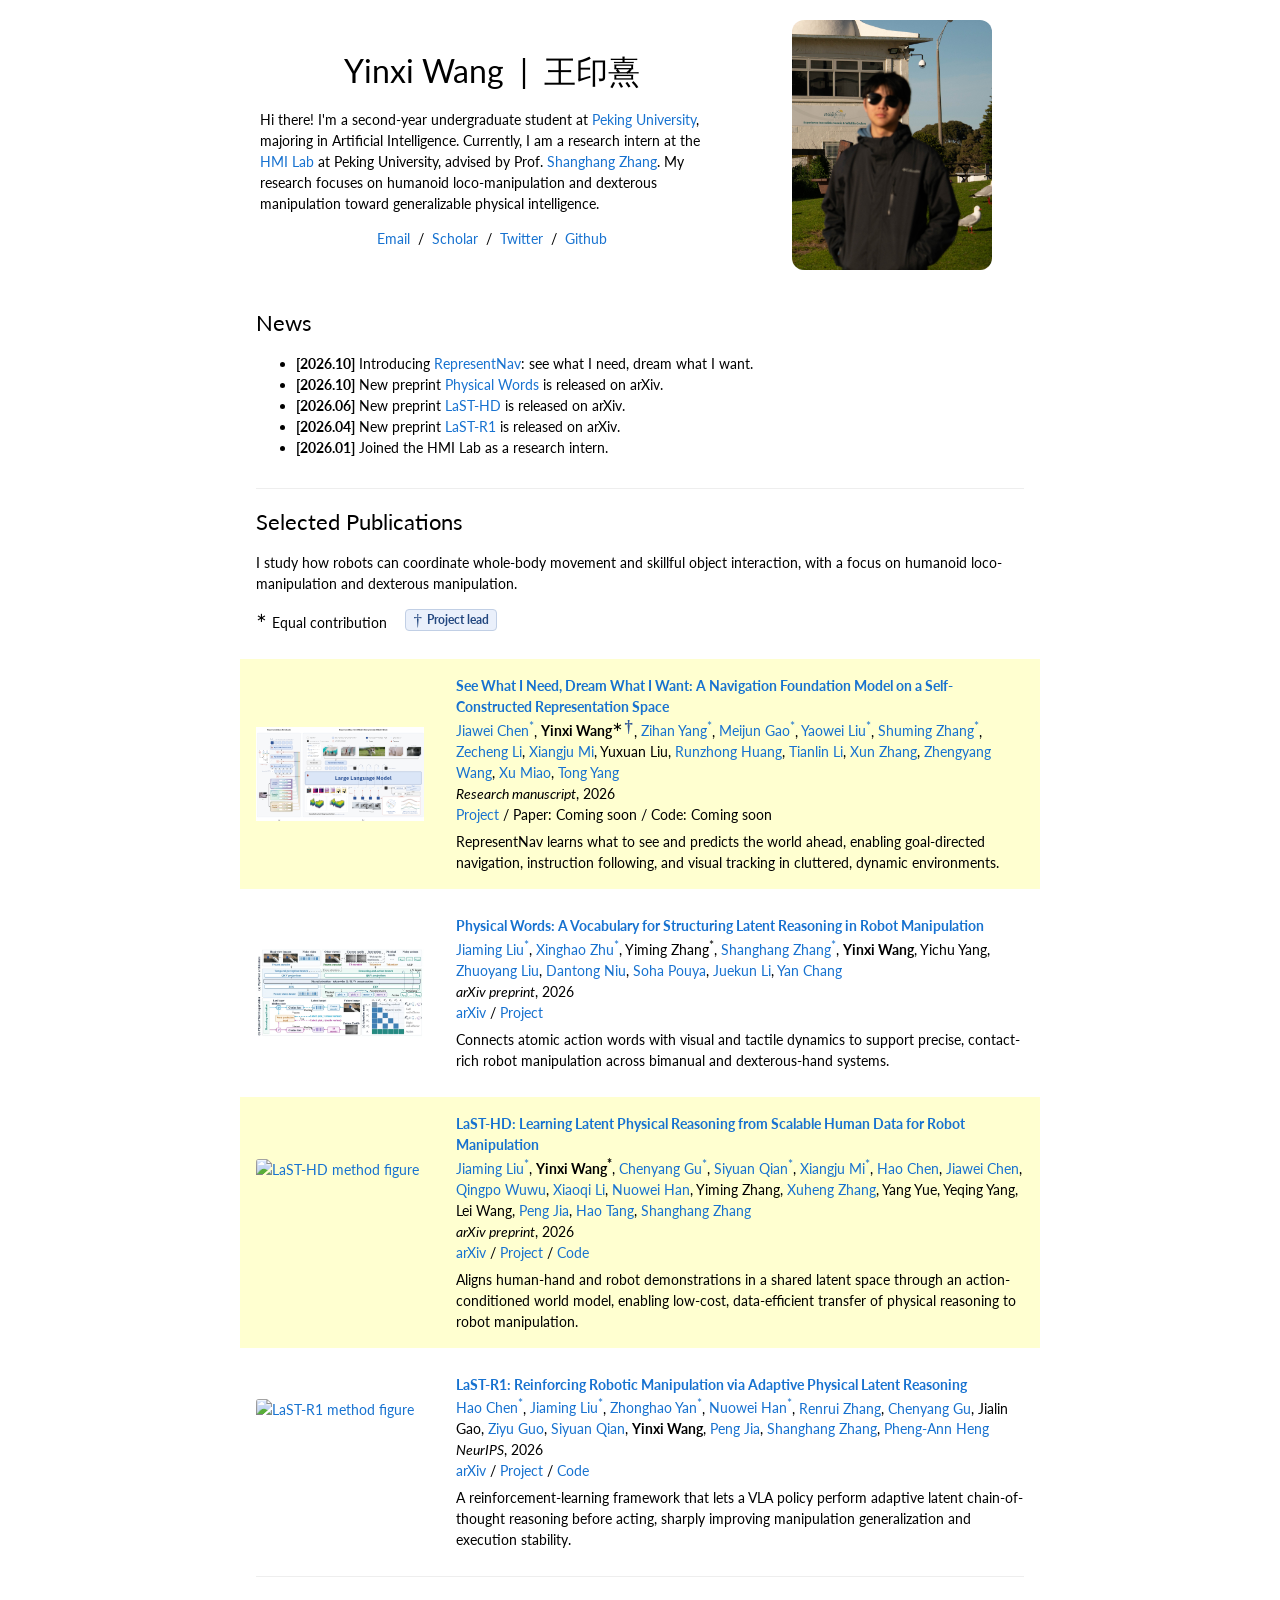
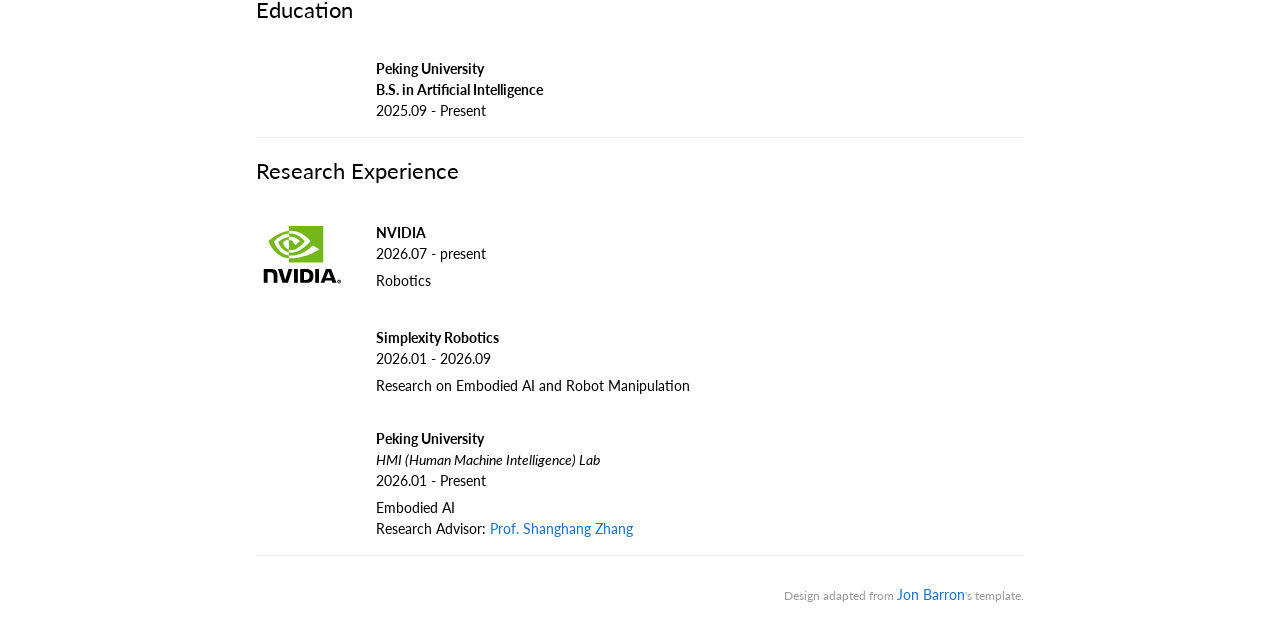
==== index.html @ 9983d306 "Preview LaST-HD dexterous-hand pouring demonstrations" ====
<!DOCTYPE HTML>
<html lang="en">
<head>
  <meta http-equiv="Content-Type" content="text/html; charset=UTF-8">
  <title>Yinxi Wang | 王印熹</title>
  <meta name="author" content="Yinxi Wang">
  <meta name="viewport" content="width=device-width, initial-scale=1">
  <link rel="stylesheet" type="text/css" href="style.css?v=hover-demos-1">
  <script src="publication-previews.js?v=1" defer></script>
  <link rel="preconnect" href="https://fonts.gstatic.com" crossorigin>
  <link href="https://fonts.googleapis.com/css2?family=Lato:ital,wght@0,400;0,700;1,400;1,700&display=swap" rel="stylesheet">
</head>

<body>
  <table style="width:100%;max-width:800px;border:0;border-spacing:0;border-collapse:separate;margin:0 auto;"><tbody>
    <tr>
      <td style="padding:0">

        <!-- ===================== HEADER / BIO ===================== -->
        <table style="width:100%;border:0;border-spacing:0;border-collapse:separate;margin:0 auto;"><tbody>
          <tr>
            <td style="padding:2.5%;width:63%;vertical-align:middle">
              <p class="name" style="text-align:center;">
                Yinxi Wang &nbsp;|&nbsp; 王印熹
              </p>
              <p>
                Hi there! I'm a second-year undergraduate student at
                <a href="https://english.pku.edu.cn/">Peking University</a>,
                majoring in Artificial Intelligence. Currently, I am a research intern at the
                <a href="https://pku-hmi-lab.github.io/HMI-Web/index.html#">HMI Lab</a>
                at Peking University, advised by Prof.
                <a href="https://cs.pku.edu.cn/info/1236/2067.htm">Shanghang Zhang</a>.
                My research focuses on humanoid loco-manipulation and dexterous manipulation
                toward generalizable physical intelligence.
              </p>
              <p style="text-align:center">
                <a href="mailto:wangyinxi0807@gmail.com">Email</a> &nbsp;/&nbsp;
                <a href="https://scholar.google.com/citations?user=gxcL8AMAAAAJ&hl=en">Scholar</a> &nbsp;/&nbsp;
                <a href="https://x.com/ly_geming">Twitter</a> &nbsp;/&nbsp;
                <a href="https://github.com/wang-yinxi">Github</a>
              </p>
            </td>
            <td style="padding:2.5%;width:37%;max-width:37%">
              <div style="width:100%;max-width:200px;aspect-ratio:4/5;border-radius:12px;overflow:hidden;margin:0 auto;">
                <img style="width:100%;height:100%;object-fit:cover;object-position:100% 50%;transform:scale(1.35);transform-origin:47% 82%;display:block;"
                     alt="Yinxi Wang" src="images/yinxi-wang.jpg?v=original" width="7952" height="4472"
                     onerror="this.style.display='none'">
              </div>
            </td>
          </tr>
        </tbody></table>

        <!-- ===================== NEWS ===================== -->
        <table style="width:100%;border:0;border-spacing:0;border-collapse:separate;margin:0 auto;"><tbody>
          <tr>
            <td style="padding:16px;width:100%;vertical-align:middle">
              <h2>News</h2>
              <ul style="line-height:1.5;">
                <li><strong>[2026.10]</strong> Introducing <a href="representnav/">RepresentNav</a>: see what I need, dream what I want.</li>
                <li><strong>[2026.10]</strong> New preprint <a href="https://nvidia-isaac.github.io/video_to_data/physicalword/">Physical Words</a> is released on arXiv.</li>
                <li><strong>[2026.06]</strong> New preprint <a href="https://siriyep.github.io/last-hd-project-page/">LaST-HD</a> is released on arXiv.</li>
                <li><strong>[2026.04]</strong> New preprint <a href="https://siriyep.github.io/last-r1/">LaST-R1</a> is released on arXiv.</li>
                <li><strong>[2026.01]</strong> Joined the HMI Lab as a research intern.</li>
              </ul>
            </td>
          </tr>
        </tbody></table>

        <hr style="border:0;border-top:1px solid #eee;margin:0 16px;">

        <!-- ===================== PUBLICATIONS ===================== -->
        <table style="width:100%;border:0;border-spacing:0;border-collapse:separate;margin:0 auto;"><tbody>
          <tr>
            <td style="padding:16px;width:100%;vertical-align:middle">
              <h2>Selected Publications</h2>
              <p>
                I study how robots can coordinate whole-body movement and skillful object
                interaction, with a focus on humanoid loco-manipulation and dexterous manipulation.
              </p>
              <p class="publication-notes">
                <span><sup><span class="author-mark author-mark-star">∗</span></sup> Equal contribution</span>
                <span class="project-lead-badge"><span class="author-mark author-mark-dagger" aria-hidden="true">†</span> Project lead</span>
              </p>
            </td>
          </tr>
        </tbody></table>

        <table style="width:100%;border:0;border-spacing:0 10px;border-collapse:separate;margin:0 auto;"><tbody>

          <!-- RepresentNav -->
          <tr bgcolor="#ffffd0">
            <td style="padding:16px;width:25%;vertical-align:middle">
              <a class="publication-preview" href="representnav/" aria-label="RepresentNav project; hover or focus to preview See and Dream method animations">
                <img src="representnav/assets/paper/standalone/pipeline.svg" alt="RepresentNav method: representation residuals, latent reasoning, and trajectory planning" loading="lazy">
                <video data-src="videos/representnav-see-dream-preview.mp4" muted loop playsinline preload="none" aria-hidden="true"></video>
              </a>
            </td>
            <td style="padding:16px;width:75%;vertical-align:middle">
              <a href="representnav/"><span class="papertitle">See What I Need, Dream What I Want: A Navigation Foundation Model on a Self-Constructed Representation Space</span></a>
              <br>
              <a href="https://pku-cs-cjw.top/">Jiawei Chen<sup>*</sup></a>, <strong class="project-lead-author">Yinxi Wang<sup><span class="author-mark author-mark-star">∗</span><span class="author-mark author-mark-dagger" title="Project lead">†</span></sup></strong>, <a href="https://smallyang688.github.io/">Zihan Yang<sup>*</sup></a>, <a href="https://resonate2221.github.io/">Meijun Gao<sup>*</sup></a>, <a href="https://github.com/yysmwt">Yaowei Liu<sup>*</sup></a>, <a href="https://github.com/Asimovzz">Shuming Zhang<sup>*</sup></a>, <a href="https://fvsdc286-lab.github.io/">Zecheng Li</a>, <a href="https://xiangju-mi.github.io/">Xiangju Mi</a>, Yuxuan Liu, <a href="https://github.com/horizon921">Runzhong Huang</a>, <a href="https://github.com/limou-ctrl">Tianlin Li</a>, <a href="https://github.com/samohtac">Xun Zhang</a>, <a href="https://github.com/Ringringing">Zhengyang Wang</a>, <a href="https://datacanvas.com/">Xu Miao</a>, <a href="https://scholar.google.com/citations?user=zYDaX-4AAAAJ">Tong Yang</a>
              <br>
              <em>Research manuscript</em>, 2026
              <br>
              <a href="representnav/">Project</a> / <span>Paper: Coming soon</span> / <span>Code: Coming soon</span>
              <p style="margin:6px 0 0;">
                RepresentNav learns what to see and predicts the world ahead, enabling goal-directed navigation, instruction following, and visual tracking in cluttered, dynamic environments.
              </p>
            </td>
          </tr>

          <!-- Physical Words -->
          <tr>
            <td style="padding:16px;width:25%;vertical-align:middle">
              <a class="publication-preview" href="https://nvidia-isaac.github.io/video_to_data/physicalword/" aria-label="Physical Words project; hover or focus to preview real-robot manipulation">
                <img src="images/physical-words-method.webp" alt="Physical Words method: visual and tactile prediction with structured latent reasoning" loading="lazy">
                <video data-src="videos/physical-words-preview.mp4" muted loop playsinline preload="none" aria-hidden="true"></video>
              </a>
            </td>
            <td style="padding:16px;width:75%;vertical-align:middle">
              <a href="https://nvidia-isaac.github.io/video_to_data/physicalword/"><span class="papertitle">Physical Words: A Vocabulary for Structuring Latent Reasoning in Robot Manipulation</span></a>
              <br>
              <a href="https://liujiaming1996.github.io/">Jiaming Liu<sup>*</sup></a>, <a href="https://rolandzhu.github.io/">Xinghao Zhu<sup>*</sup></a>, Yiming Zhang<sup>*</sup>, <a href="https://www.shanghangzhang.com/">Shanghang Zhang<sup>*</sup></a>, <strong>Yinxi Wang</strong>, Yichu Yang, <a href="https://zhuoyang-liu.github.io/">Zhuoyang Liu</a>, <a href="https://dantong88.github.io/">Dantong Niu</a>, <a href="https://scholar.google.com/citations?user=qns86fUAAAAJ">Soha Pouya</a>, <a href="https://www.linkedin.com/in/juekunli/">Juekun Li</a>, <a href="https://www.linkedin.com/in/yanchang1/">Yan Chang</a>
              <br>
              <em>arXiv preprint</em>, 2026
              <br>
              <a href="https://arxiv.org/abs/2610.26854">arXiv</a> /
              <a href="https://nvidia-isaac.github.io/video_to_data/physicalword/">Project</a>
              <p style="margin:6px 0 0;">
                Connects atomic action words with visual and tactile dynamics to support precise, contact-rich robot manipulation across bimanual and dexterous-hand systems.
              </p>
            </td>
          </tr>

          <!-- LaST-HD -->
          <tr bgcolor="#ffffd0">
            <td style="padding:16px;width:25%;vertical-align:middle">
              <a class="publication-preview" href="https://siriyep.github.io/last-hd-project-page/" aria-label="LaST-HD project; hover or focus to preview a human demonstration at 2× speed, followed by a dexterous robot hand performing the same pouring task at 4× speed">
                <img src="images/last-hd.png" alt="LaST-HD method figure" loading="lazy">
                <video data-src="videos/last-hd-dexterous-preview.mp4" muted loop playsinline preload="none" aria-hidden="true"></video>
              </a>
            </td>
            <td style="padding:16px;width:75%;vertical-align:middle">
              <a href="https://siriyep.github.io/last-hd-project-page/"><span class="papertitle">LaST-HD: Learning Latent Physical Reasoning from Scalable Human Data for Robot Manipulation</span></a>
              <br>
              <a href="https://liujiaming1996.github.io/">Jiaming Liu<sup>*</sup></a>, <strong>Yinxi Wang<sup>*</sup></strong>, <a href="http://guchenyang.site/">Chenyang Gu<sup>*</sup></a>, <a href="https://siriyep.github.io/">Siyuan Qian<sup>*</sup></a>, <a href="https://xiangju-mi.github.io/">Xiangju Mi<sup>*</sup></a>, <a href="https://chen-h01.github.io/">Hao Chen</a>, <a href="https://pku-cs-cjw.top/">Jiawei Chen</a>, <a href="https://github.com/qingpowuwu">Qingpo Wuwu</a>, <a href="https://clorislili.github.io/clorisLi/">Xiaoqi Li</a>, <a href="https://dblp.org/pid/407/7336.html">Nuowei Han</a>, Yiming Zhang, <a href="https://catburgg.github.io/">Xuheng Zhang</a>, Yang Yue, Yeqing Yang, Lei Wang, <a href="https://scholar.google.com/citations?user=Z_QY_VwAAAAJ">Peng Jia</a>, <a href="https://ha0tang.github.io/">Hao Tang</a>, <a href="https://www.shanghangzhang.com/">Shanghang Zhang</a>
              <br>
              <em>arXiv preprint</em>, 2026
              <br>
              <a href="https://arxiv.org/abs/2606.23685">arXiv</a> /
              <a href="https://siriyep.github.io/last-hd-project-page/">Project</a> /
              <a href="#">Code</a>
              <p style="margin:6px 0 0;">
                Aligns human-hand and robot demonstrations in a shared latent space through an action-conditioned world model, enabling low-cost, data-efficient transfer of physical reasoning to robot manipulation.
              </p>
            </td>
          </tr>

          <!-- LaST-R1 -->
          <tr>
            <td style="padding:16px;width:25%;vertical-align:middle">
              <a class="publication-preview" href="https://siriyep.github.io/last-r1/" aria-label="LaST-R1 project; hover or focus to preview real-robot manipulation">
                <img src="images/last-r1.png" alt="LaST-R1 method figure" loading="lazy">
                <video data-src="videos/last-r1-preview.mp4" muted loop playsinline preload="none" aria-hidden="true"></video>
              </a>
            </td>
            <td style="padding:16px;width:75%;vertical-align:middle">
              <a href="https://siriyep.github.io/last-r1/"><span class="papertitle">LaST-R1: Reinforcing Robotic Manipulation via Adaptive Physical Latent Reasoning</span></a>
              <br>
              <a href="https://chen-h01.github.io/">Hao Chen<sup>*</sup></a>, <a href="https://liujiaming1996.github.io/">Jiaming Liu<sup>*</sup></a>, <a href="https://zzzyzh.github.io/">Zhonghao Yan<sup>*</sup></a>, <a href="https://dblp.org/pid/407/7336.html">Nuowei Han<sup>*</sup></a>, <a href="https://zrrskywalker.github.io/">Renrui Zhang</a>, <a href="http://guchenyang.site/">Chenyang Gu</a>, Jialin Gao, <a href="https://ziyuguo99.github.io/">Ziyu Guo</a>, <a href="https://siriyep.github.io/">Siyuan Qian</a>, <strong>Yinxi Wang</strong>, <a href="https://scholar.google.com/citations?user=Z_QY_VwAAAAJ">Peng Jia</a>, <a href="https://www.shanghangzhang.com/">Shanghang Zhang</a>, <a href="https://scholar.google.com/citations?user=OFdytjoAAAAJ&hl=en">Pheng-Ann Heng</a>
              <br>
              <em>NeurIPS</em>, 2026
              <br>
              <a href="https://arxiv.org/abs/2604.28192">arXiv</a> /
              <a href="https://siriyep.github.io/last-r1/">Project</a> /
              <a href="https://github.com/CHEN-H01/LaST-R1">Code</a>
              <p style="margin:6px 0 0;">
                A reinforcement-learning framework that lets a VLA policy perform adaptive latent chain-of-thought reasoning before acting, sharply improving manipulation generalization and execution stability.
              </p>
            </td>
          </tr>

        </tbody></table>

        <hr style="border:0;border-top:1px solid #eee;margin:0 16px;">

        <!-- ===================== EDUCATION ===================== -->
        <table style="width:100%;border:0;border-spacing:0;border-collapse:separate;margin:0 auto;"><tbody>
          <tr>
            <td style="padding:16px;width:100%;vertical-align:middle">
              <h2>Education</h2>
            </td>
          </tr>
        </tbody></table>

        <table style="width:100%;border:0;border-spacing:0;border-collapse:separate;margin:0 auto;"><tbody>
          <tr>
            <td style="padding:16px;width:15%;vertical-align:middle">
              <div style="text-align:center;">
                <img src="images/pku.png" alt="Peking University"
                     style="width:100%;max-width:90px;object-fit:contain;"
                     onerror="this.style.display='none'">
              </div>
            </td>
            <td style="padding:16px;width:85%;vertical-align:middle">
              <span class="papertitle">Peking University</span>
              <br>
              <strong>B.S. in Artificial Intelligence</strong>
              <br>
              2025.09 - Present
            </td>
          </tr>
        </tbody></table>

        <hr style="border:0;border-top:1px solid #eee;margin:0 16px;">

        <!-- ===================== RESEARCH EXPERIENCE ===================== -->
        <table style="width:100%;border:0;border-spacing:0;border-collapse:separate;margin:0 auto;"><tbody>
          <tr>
            <td style="padding:16px;width:100%;vertical-align:middle">
              <h2>Research Experience</h2>
            </td>
          </tr>
        </tbody></table>

        <table style="width:100%;border:0;border-spacing:0;border-collapse:separate;margin:0 auto;"><tbody>
          <tr>
            <td style="padding:16px;width:15%;vertical-align:middle">
              <div style="text-align:center;">
                <img src="images/nvidia.svg" alt="NVIDIA"
                     style="width:100%;max-width:90px;object-fit:contain;"
                     onerror="this.style.display='none'">
              </div>
            </td>
            <td style="padding:16px;width:85%;vertical-align:middle">
              <span class="papertitle">NVIDIA</span>
              <br>
              2026.07 - present
              <p style="margin:6px 0 0;">Robotics</p>
            </td>
          </tr>
          <tr>
            <td style="padding:16px;width:15%;vertical-align:middle">
              <div style="text-align:center;">
                <img src="images/simplexity.png" alt="Simplexity Robotics"
                     style="width:100%;max-width:90px;object-fit:contain;"
                     onerror="this.style.display='none'">
              </div>
            </td>
            <td style="padding:16px;width:85%;vertical-align:middle">
              <span class="papertitle">Simplexity Robotics</span>
              <br>
              2026.01 - 2026.09
              <p style="margin:6px 0 0;">Research on Embodied AI and Robot Manipulation</p>
            </td>
          </tr>
          <tr>
            <td style="padding:16px;width:15%;vertical-align:middle">
              <div style="text-align:center;">
                <img src="images/hmi.png" alt="HMI Lab"
                     style="width:100%;max-width:90px;object-fit:contain;"
                     onerror="this.style.display='none'">
              </div>
            </td>
            <td style="padding:16px;width:85%;vertical-align:middle">
              <span class="papertitle">Peking University</span>
              <br>
              <em>HMI (Human Machine Intelligence) Lab</em>
              <br>
              2026.01 - Present
              <p style="margin:6px 0 0;">
                Embodied AI<br>
                Research Advisor: <a href="https://www.shanghangzhang.com/">Prof. Shanghang Zhang</a>
              </p>
            </td>
          </tr>
        </tbody></table>

        <hr style="border:0;border-top:1px solid #eee;margin:0 16px;">

        <!-- ===================== FOOTER ===================== -->
        <table style="width:100%;border:0;border-spacing:0;border-collapse:separate;margin:0 auto;"><tbody>
          <tr>
            <td style="padding:16px;width:100%;vertical-align:middle">
              <p style="text-align:right;font-size:12px;color:#999;">
                Design adapted from
                <a href="https://jonbarron.info/">Jon Barron</a>'s template.
              </p>
            </td>
          </tr>
        </tbody></table>

      </td>
    </tr>
  </tbody></table>
</body>
</html>
---- style.css ----
a {
  color: #1772d0;
  text-decoration: none;
}

a:focus,
a:hover {
  color: #f09228;
  text-decoration: none;
}

body {
  margin: 0;
}

body,
td,
th,
tr,
p,
a {
  font-family: 'Lato', Verdana, Helvetica, sans-serif;
  font-size: 14px;
  line-height: 1.5;
}

strong {
  font-family: 'Lato', Verdana, Helvetica, sans-serif;
  font-size: 14px;
}

h2 {
  margin: 0;
  font-weight: normal;
  font-family: 'Lato', Verdana, Helvetica, sans-serif;
  font-size: 22px;
}

.papertitle {
  font-family: 'Lato', Verdana, Helvetica, sans-serif;
  font-size: 14px;
  font-weight: 700;
}

.name {
  padding-top: 20px;
  margin: 0;
  font-family: 'Lato', Verdana, Helvetica, sans-serif;
  font-size: 32px;
}

span.highlight {
  background-color: #ffffd0;
}

/* Match the Times author symbols used on the RepresentNav project page. */
.author-mark {
  font-family: "Times New Roman", Times, serif;
  font-weight: 400;
  font-style: normal;
}

.author-mark-star {
  font-size: 1.12em;
  margin-right: .5px;
}

.author-mark-dagger {
  font-size: 1.42em;
  line-height: 0;
  margin: 0 1px;
  position: relative;
  top: .06em;
}

.project-lead-author {
  white-space: nowrap;
}

.project-lead-author .author-mark-dagger {
  color: #2f5597;
  font-weight: 700;
}

.project-lead-badge {
  display: inline-flex;
  align-items: center;
  gap: 4px;
  padding: 1px 7px;
  border: 1px solid #c1cfe5;
  border-radius: 4px;
  background: #eaf0fb;
  color: #23477f;
  font-size: 12px;
  font-weight: 700;
  line-height: 1.5;
  white-space: nowrap;
  vertical-align: baseline;
}

.publication-notes {
  display: flex;
  flex-wrap: wrap;
  align-items: center;
  gap: 8px 18px;
  margin: 8px 0 0;
}

.publication-preview {
  display: block;
  position: relative;
  width: 100%;
  aspect-ratio: 4 / 3;
  border-radius: 3px;
  overflow: hidden;
}

.publication-preview img,
.publication-preview video {
  position: absolute;
  inset: 0;
  width: 100%;
  height: 100%;
  object-fit: contain;
  transition: opacity 180ms ease;
}

.publication-preview video {
  opacity: 0;
  pointer-events: none;
}

.publication-preview.is-playing img {
  opacity: 0;
}

.publication-preview.is-playing video {
  opacity: 1;
}

.publication-preview:focus-visible {
  outline: 2px solid #1772d0;
  outline-offset: 4px;
}

@media (prefers-reduced-motion: reduce) {
  .publication-preview img,
  .publication-preview video {
    transition: none;
  }
}

/* Keep the two-column header readable on narrow screens */
@media (max-width: 600px) {
  body,
  td,
  th,
  tr,
  p,
  a,
  strong {
    font-size: 15px;
  }
  .name {
    font-size: 28px;
  }
}
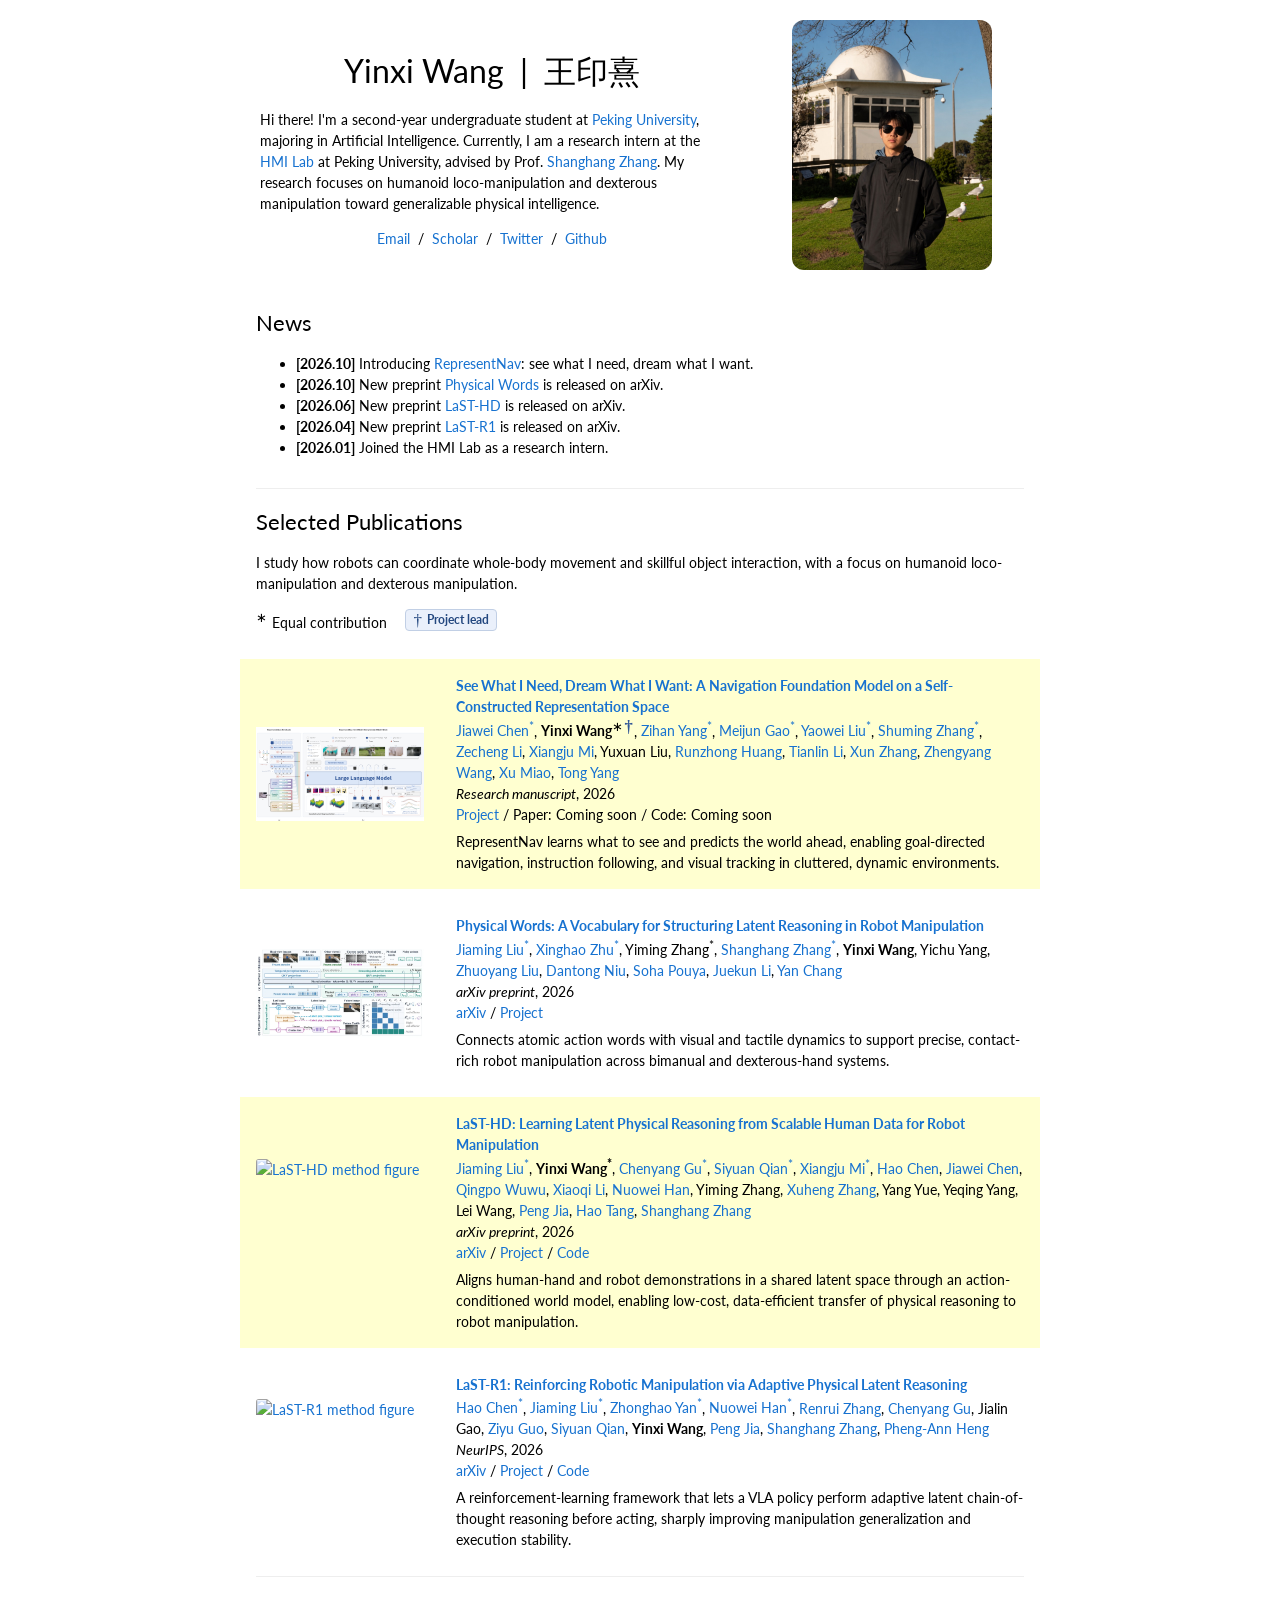
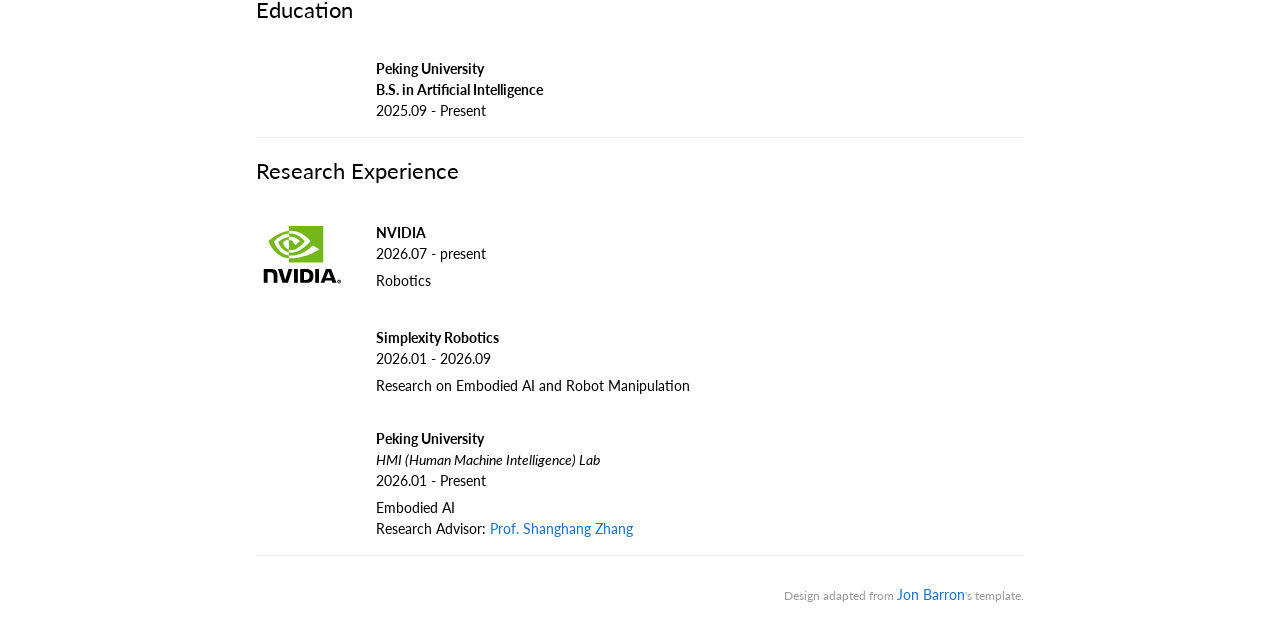
==== commit ae90c777: "Use a compact portrait image with consistent mobile framing" ====
--- a/index.html
+++ b/index.html
@@ -5,7 +5,7 @@
   <title>Yinxi Wang | 王印熹</title>
   <meta name="author" content="Yinxi Wang">
   <meta name="viewport" content="width=device-width, initial-scale=1">
-  <link rel="stylesheet" type="text/css" href="style.css?v=hover-demos-1">
+  <link rel="stylesheet" type="text/css" href="style.css?v=portrait-crop-2">
   <script src="publication-previews.js?v=1" defer></script>
   <link rel="preconnect" href="https://fonts.gstatic.com" crossorigin>
   <link href="https://fonts.googleapis.com/css2?family=Lato:ital,wght@0,400;0,700;1,400;1,700&display=swap" rel="stylesheet">
@@ -41,11 +41,8 @@
               </p>
             </td>
             <td style="padding:2.5%;width:37%;max-width:37%">
-              <div style="width:100%;max-width:200px;aspect-ratio:4/5;border-radius:12px;overflow:hidden;margin:0 auto;">
-                <img style="width:100%;height:100%;object-fit:cover;object-position:100% 50%;transform:scale(1.35);transform-origin:47% 82%;display:block;"
-                     alt="Yinxi Wang" src="images/yinxi-wang.jpg?v=original" width="7952" height="4472"
-                     onerror="this.style.display='none'">
-              </div>
+              <img class="profile-photo" alt="Yinxi Wang"
+                   src="images/yinxi-wang.jpg?v=cropped-2" width="800" height="1000">
             </td>
           </tr>
         </tbody></table>
@@ -112,9 +109,9 @@
           <!-- Physical Words -->
           <tr>
             <td style="padding:16px;width:25%;vertical-align:middle">
-              <a class="publication-preview" href="https://nvidia-isaac.github.io/video_to_data/physicalword/" aria-label="Physical Words project; hover or focus to preview real-robot manipulation">
+              <a class="publication-preview" href="https://nvidia-isaac.github.io/video_to_data/physicalword/" aria-label="Physical Words project; hover or focus to preview a dexterous robot hand picking up A4 paper and placing it in a basket">
                 <img src="images/physical-words-method.webp" alt="Physical Words method: visual and tactile prediction with structured latent reasoning" loading="lazy">
-                <video data-src="videos/physical-words-preview.mp4" muted loop playsinline preload="none" aria-hidden="true"></video>
+                <video data-src="videos/physical-words-pick-paper-preview.mp4" muted loop playsinline preload="none" aria-hidden="true"></video>
               </a>
             </td>
             <td style="padding:16px;width:75%;vertical-align:middle">
--- a/style.css
+++ b/style.css
@@ -51,6 +51,16 @@
 
 span.highlight {
   background-color: #ffffd0;
+}
+
+/* The portrait is cropped in the image file, so every viewport shows the same frame. */
+.profile-photo {
+  display: block;
+  width: 100%;
+  max-width: 200px;
+  height: auto;
+  margin: 0 auto;
+  border-radius: 12px;
 }
 
 /* Match the Times author symbols used on the RepresentNav project page. */
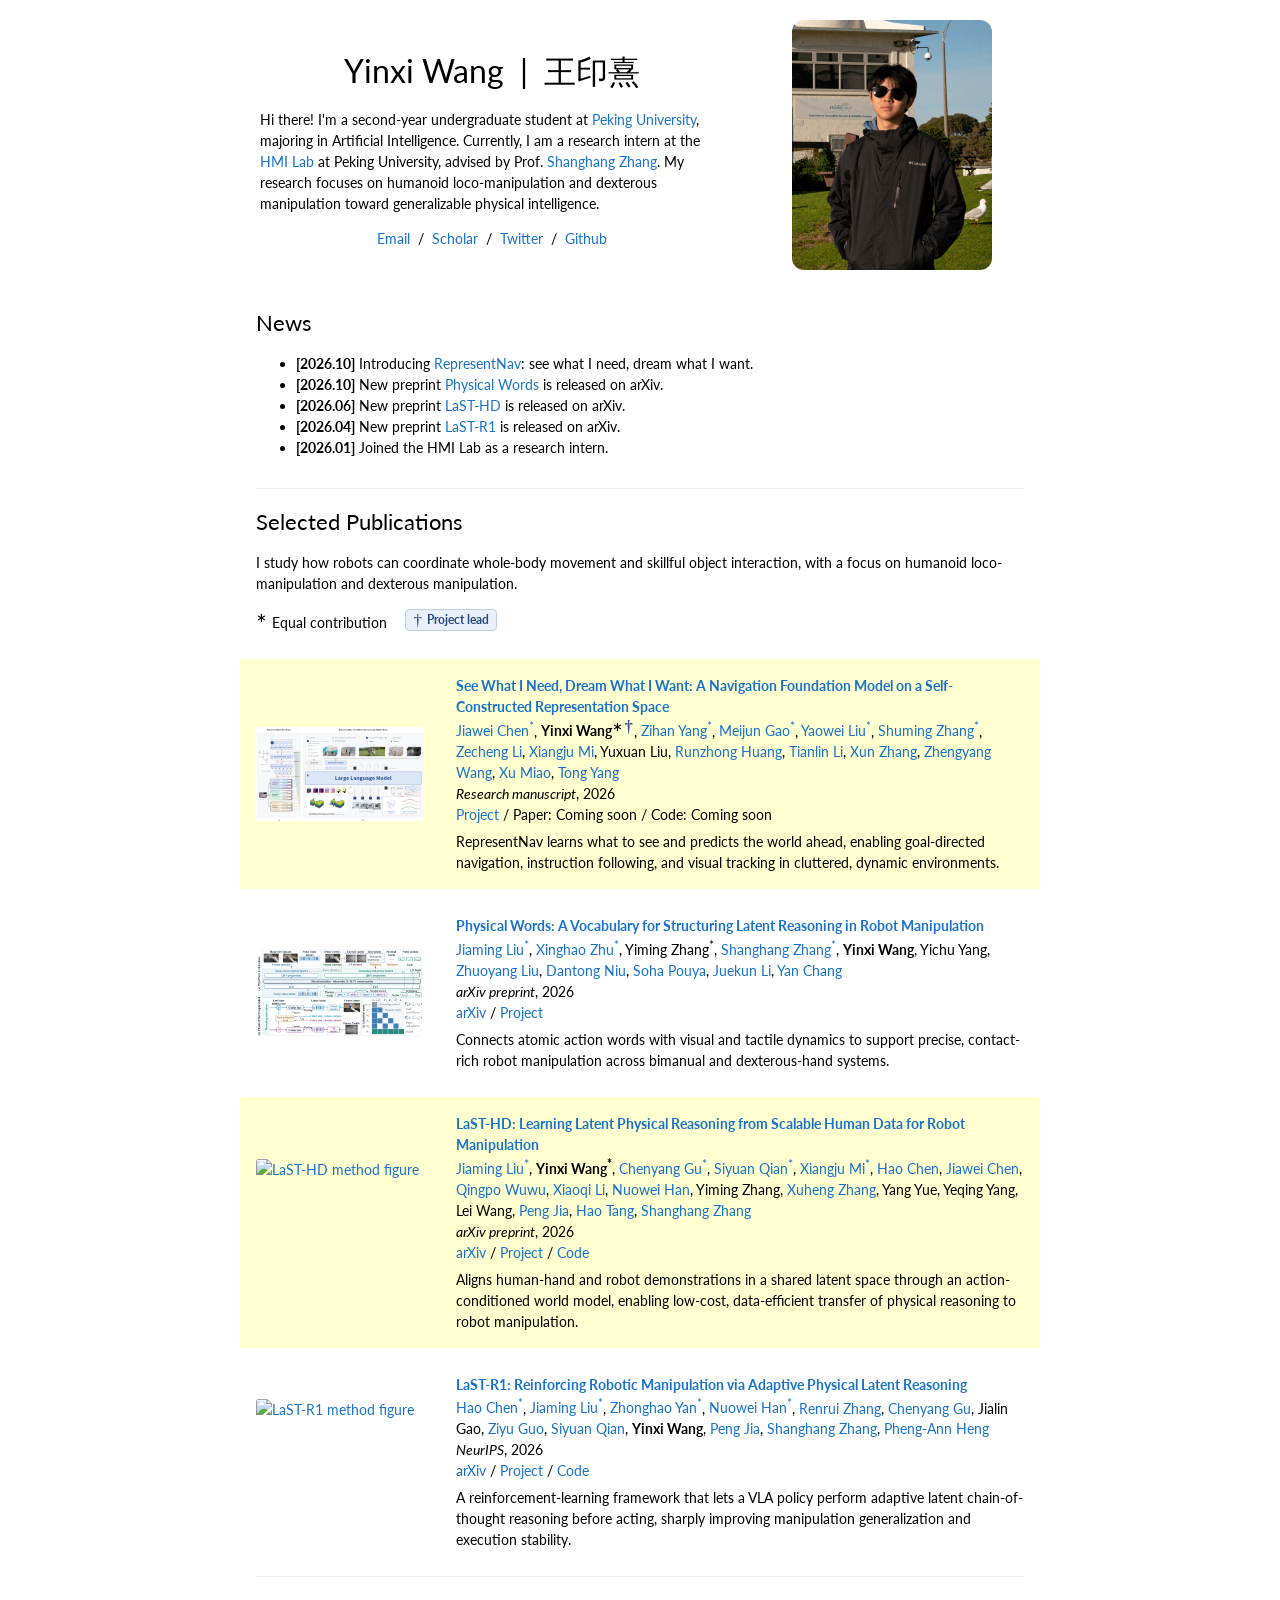
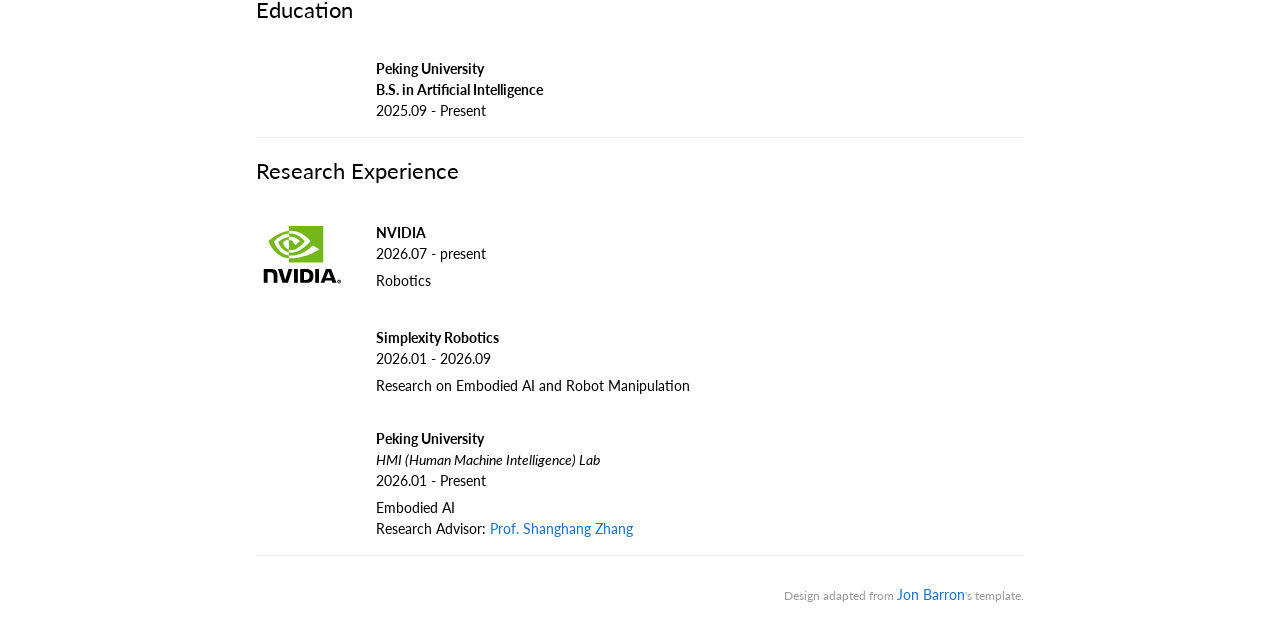
==== commit 709aa69b: "Restore foreground focus using the original portrait crop" ====
--- a/index.html
+++ b/index.html
@@ -42,7 +42,7 @@
             </td>
             <td style="padding:2.5%;width:37%;max-width:37%">
               <img class="profile-photo" alt="Yinxi Wang"
-                   src="images/yinxi-wang.jpg?v=cropped-2" width="800" height="1000">
+                   src="images/yinxi-wang.jpg?v=focus-3" width="800" height="1000">
             </td>
           </tr>
         </tbody></table>
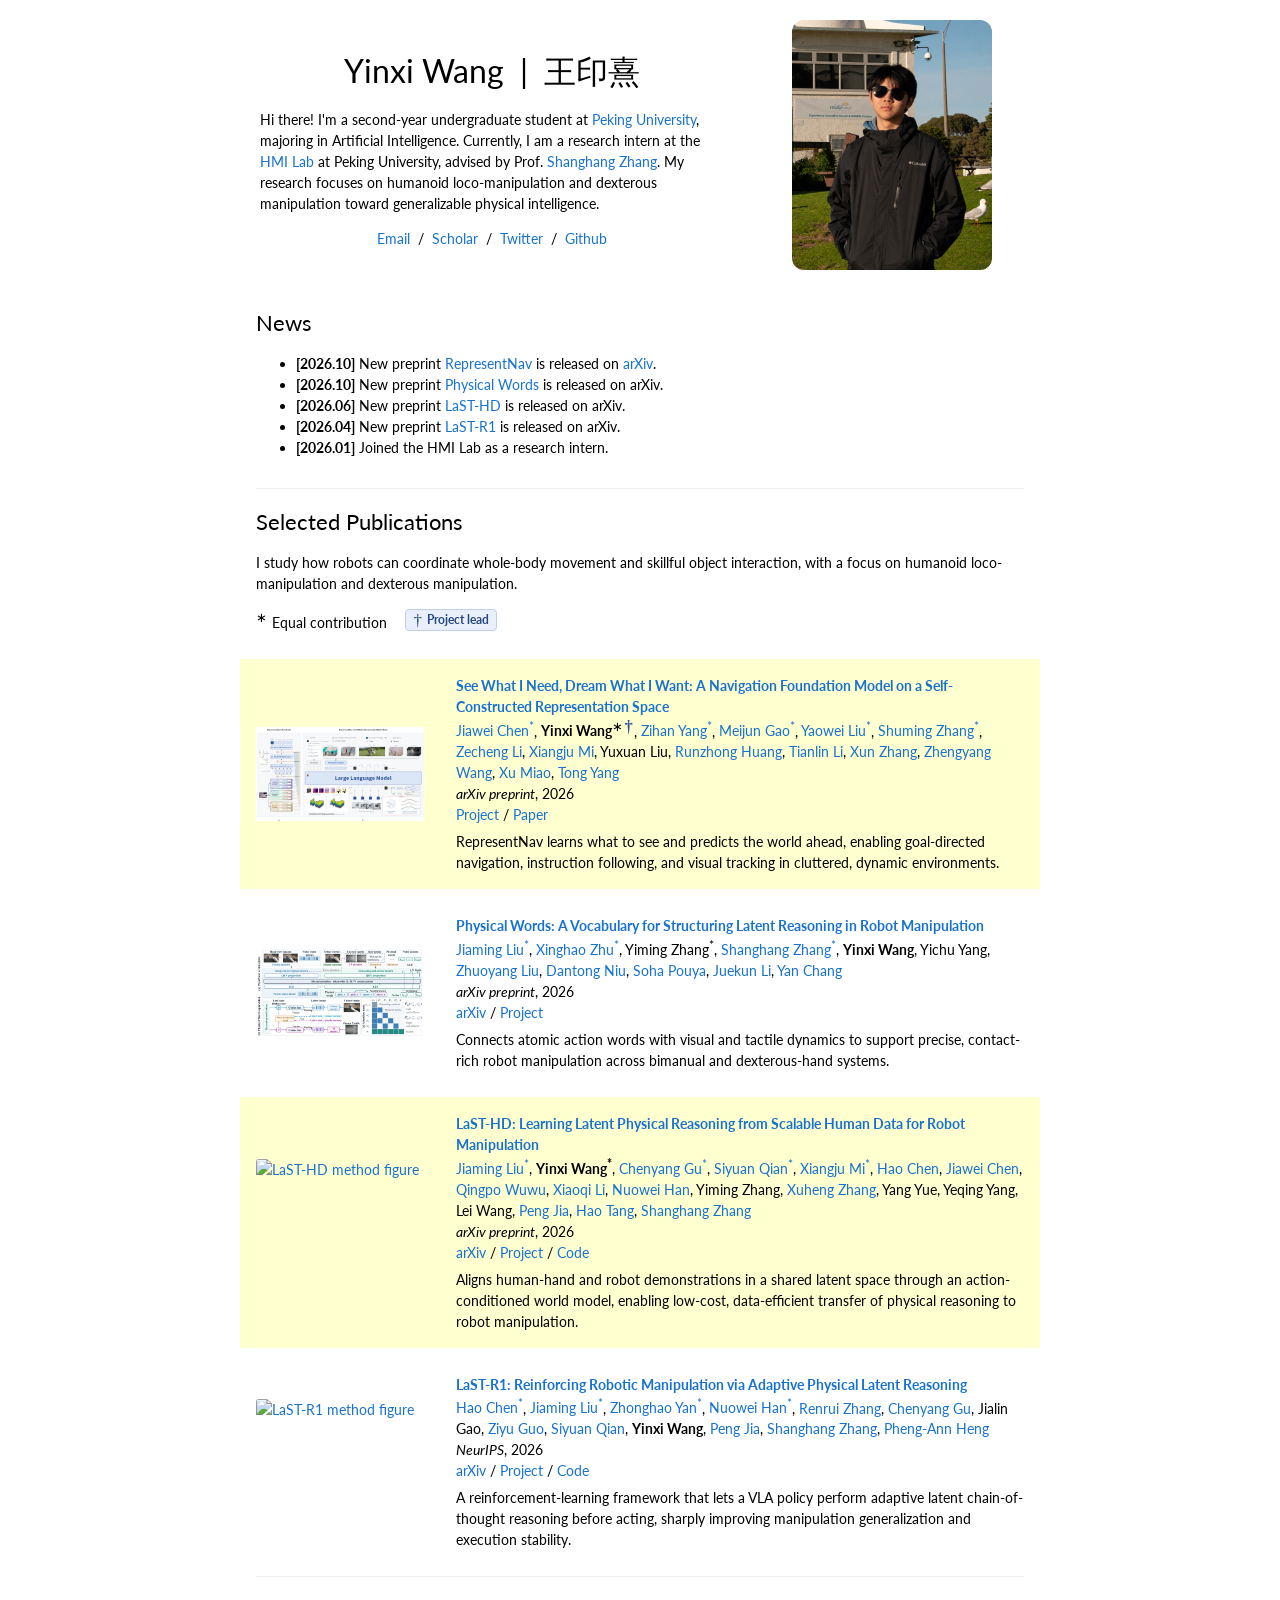
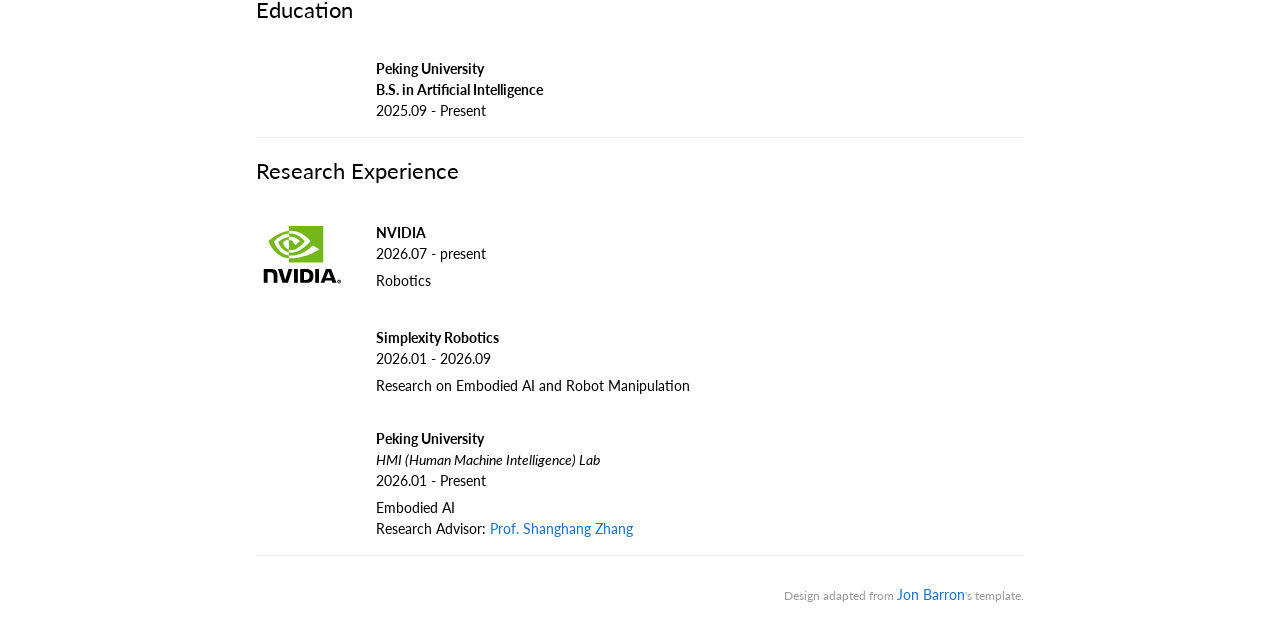
==== commit eafd9b19: "Link the published RepresentNav arXiv paper" ====
--- a/index.html
+++ b/index.html
@@ -53,7 +53,7 @@
             <td style="padding:16px;width:100%;vertical-align:middle">
               <h2>News</h2>
               <ul style="line-height:1.5;">
-                <li><strong>[2026.10]</strong> Introducing <a href="representnav/">RepresentNav</a>: see what I need, dream what I want.</li>
+                <li><strong>[2026.10]</strong> New preprint <a href="representnav/">RepresentNav</a> is released on <a href="https://arxiv.org/abs/2610.31762">arXiv</a>.</li>
                 <li><strong>[2026.10]</strong> New preprint <a href="https://nvidia-isaac.github.io/video_to_data/physicalword/">Physical Words</a> is released on arXiv.</li>
                 <li><strong>[2026.06]</strong> New preprint <a href="https://siriyep.github.io/last-hd-project-page/">LaST-HD</a> is released on arXiv.</li>
                 <li><strong>[2026.04]</strong> New preprint <a href="https://siriyep.github.io/last-r1/">LaST-R1</a> is released on arXiv.</li>
@@ -97,9 +97,9 @@
               <br>
               <a href="https://pku-cs-cjw.top/">Jiawei Chen<sup>*</sup></a>, <strong class="project-lead-author">Yinxi Wang<sup><span class="author-mark author-mark-star">∗</span><span class="author-mark author-mark-dagger" title="Project lead">†</span></sup></strong>, <a href="https://smallyang688.github.io/">Zihan Yang<sup>*</sup></a>, <a href="https://resonate2221.github.io/">Meijun Gao<sup>*</sup></a>, <a href="https://github.com/yysmwt">Yaowei Liu<sup>*</sup></a>, <a href="https://github.com/Asimovzz">Shuming Zhang<sup>*</sup></a>, <a href="https://fvsdc286-lab.github.io/">Zecheng Li</a>, <a href="https://xiangju-mi.github.io/">Xiangju Mi</a>, Yuxuan Liu, <a href="https://github.com/horizon921">Runzhong Huang</a>, <a href="https://github.com/limou-ctrl">Tianlin Li</a>, <a href="https://github.com/samohtac">Xun Zhang</a>, <a href="https://github.com/Ringringing">Zhengyang Wang</a>, <a href="https://datacanvas.com/">Xu Miao</a>, <a href="https://scholar.google.com/citations?user=zYDaX-4AAAAJ">Tong Yang</a>
               <br>
-              <em>Research manuscript</em>, 2026
-              <br>
-              <a href="representnav/">Project</a> / <span>Paper: Coming soon</span> / <span>Code: Coming soon</span>
+              <em>arXiv preprint</em>, 2026
+              <br>
+              <a href="representnav/">Project</a> / <a href="https://arxiv.org/pdf/2610.31762">Paper</a>
               <p style="margin:6px 0 0;">
                 RepresentNav learns what to see and predicts the world ahead, enabling goal-directed navigation, instruction following, and visual tracking in cluttered, dynamic environments.
               </p>
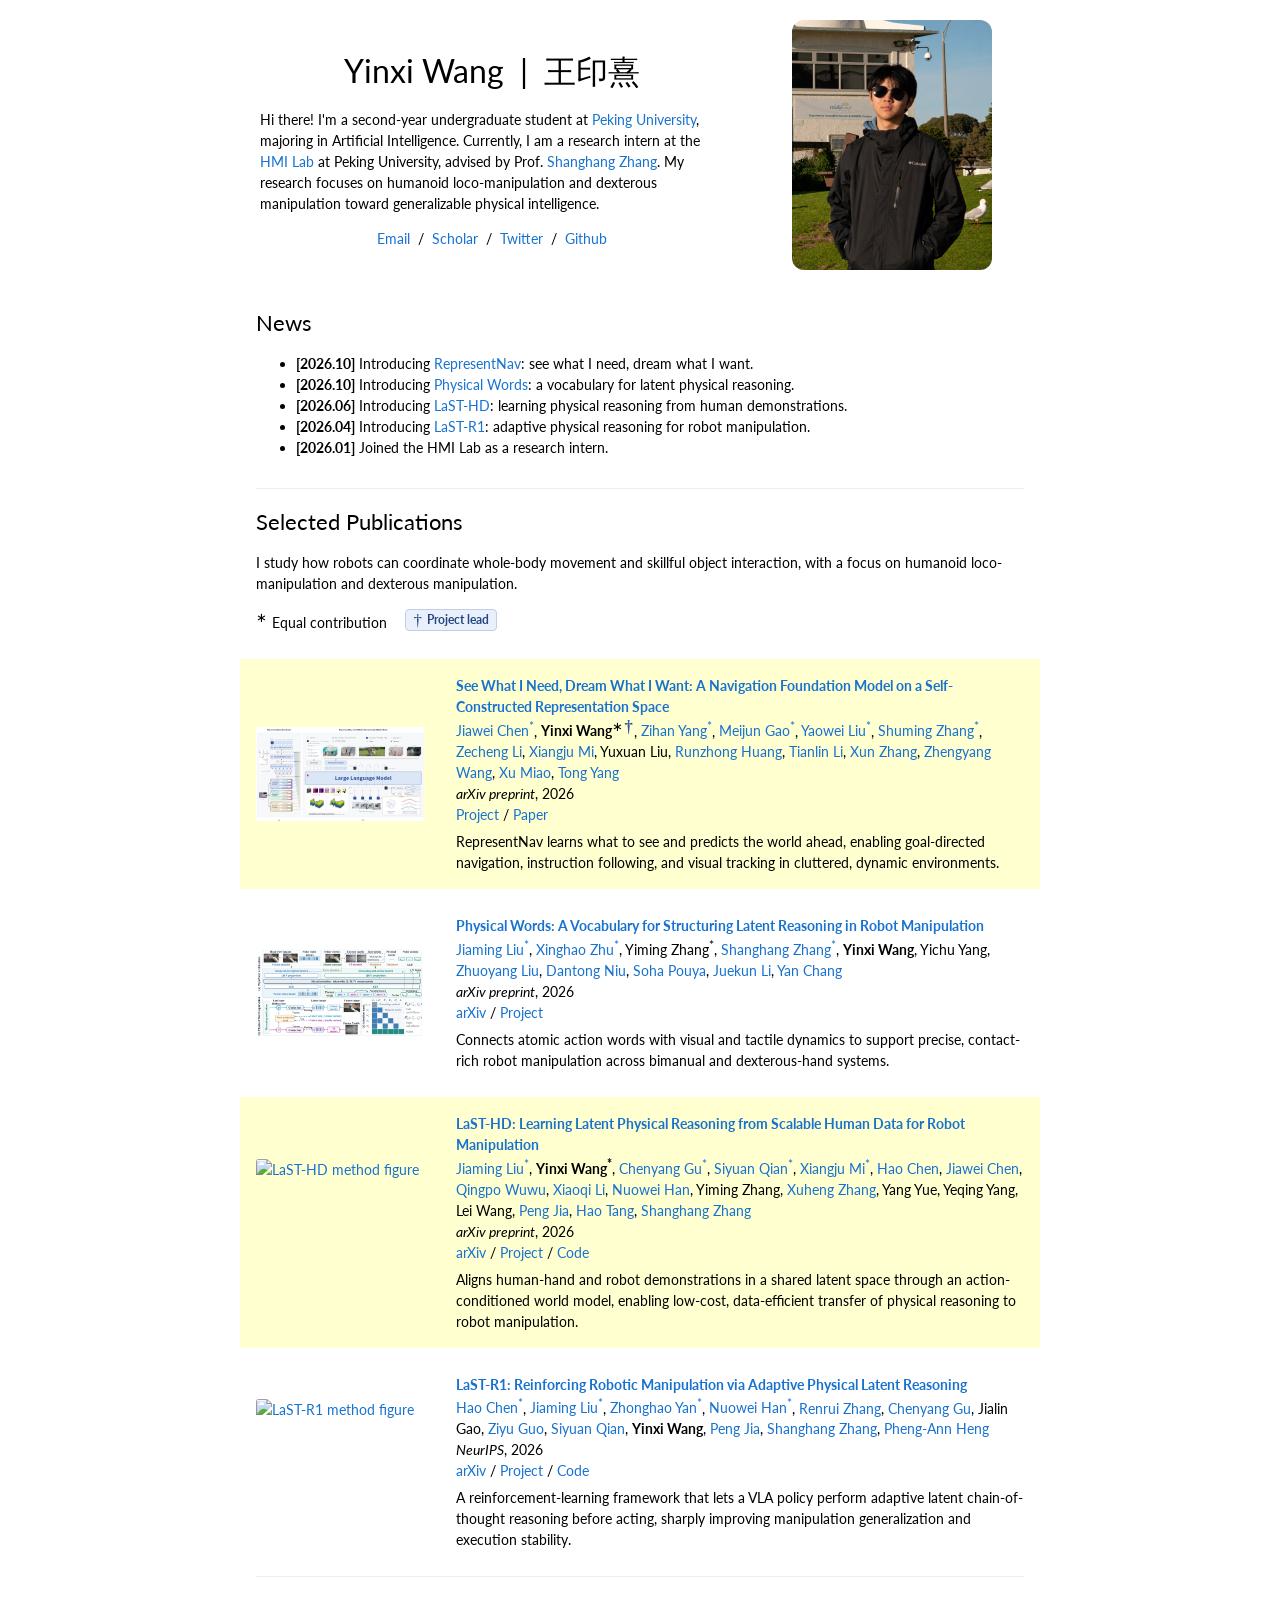
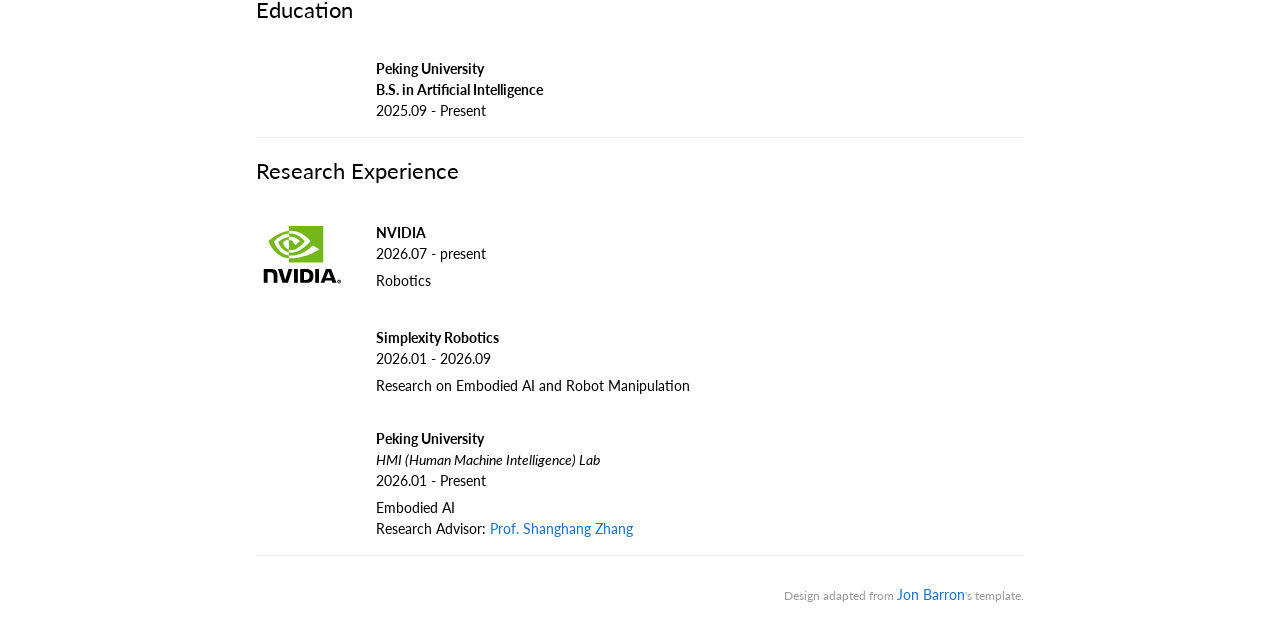
==== commit e689a29e: "Introduce research projects with concise News taglines" ====
--- a/index.html
+++ b/index.html
@@ -53,10 +53,10 @@
             <td style="padding:16px;width:100%;vertical-align:middle">
               <h2>News</h2>
               <ul style="line-height:1.5;">
-                <li><strong>[2026.10]</strong> New preprint <a href="representnav/">RepresentNav</a> is released on <a href="https://arxiv.org/abs/2610.31762">arXiv</a>.</li>
-                <li><strong>[2026.10]</strong> New preprint <a href="https://nvidia-isaac.github.io/video_to_data/physicalword/">Physical Words</a> is released on arXiv.</li>
-                <li><strong>[2026.06]</strong> New preprint <a href="https://siriyep.github.io/last-hd-project-page/">LaST-HD</a> is released on arXiv.</li>
-                <li><strong>[2026.04]</strong> New preprint <a href="https://siriyep.github.io/last-r1/">LaST-R1</a> is released on arXiv.</li>
+                <li><strong>[2026.10]</strong> Introducing <a href="representnav/">RepresentNav</a>: see what I need, dream what I want.</li>
+                <li><strong>[2026.10]</strong> Introducing <a href="https://nvidia-isaac.github.io/video_to_data/physicalword/">Physical Words</a>: a vocabulary for latent physical reasoning.</li>
+                <li><strong>[2026.06]</strong> Introducing <a href="https://siriyep.github.io/last-hd-project-page/">LaST-HD</a>: learning physical reasoning from human demonstrations.</li>
+                <li><strong>[2026.04]</strong> Introducing <a href="https://siriyep.github.io/last-r1/">LaST-R1</a>: adaptive physical reasoning for robot manipulation.</li>
                 <li><strong>[2026.01]</strong> Joined the HMI Lab as a research intern.</li>
               </ul>
             </td>
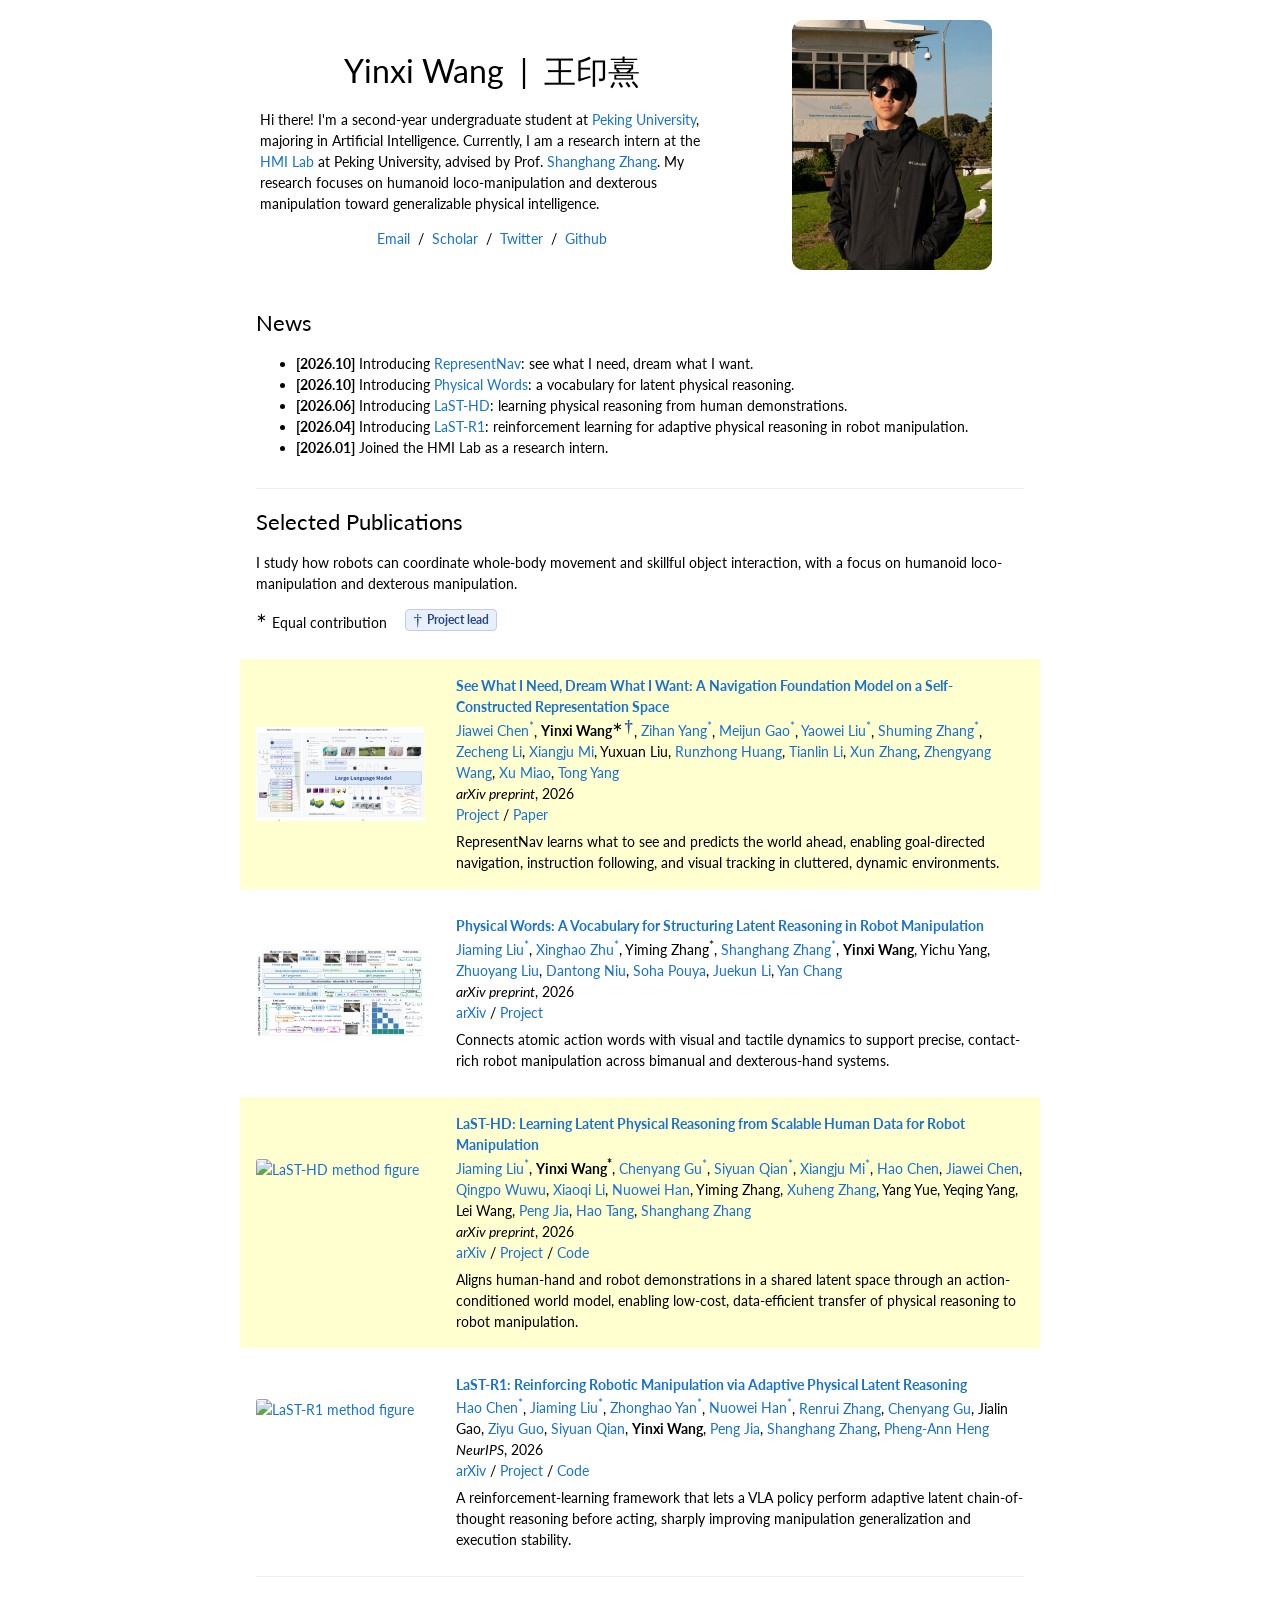
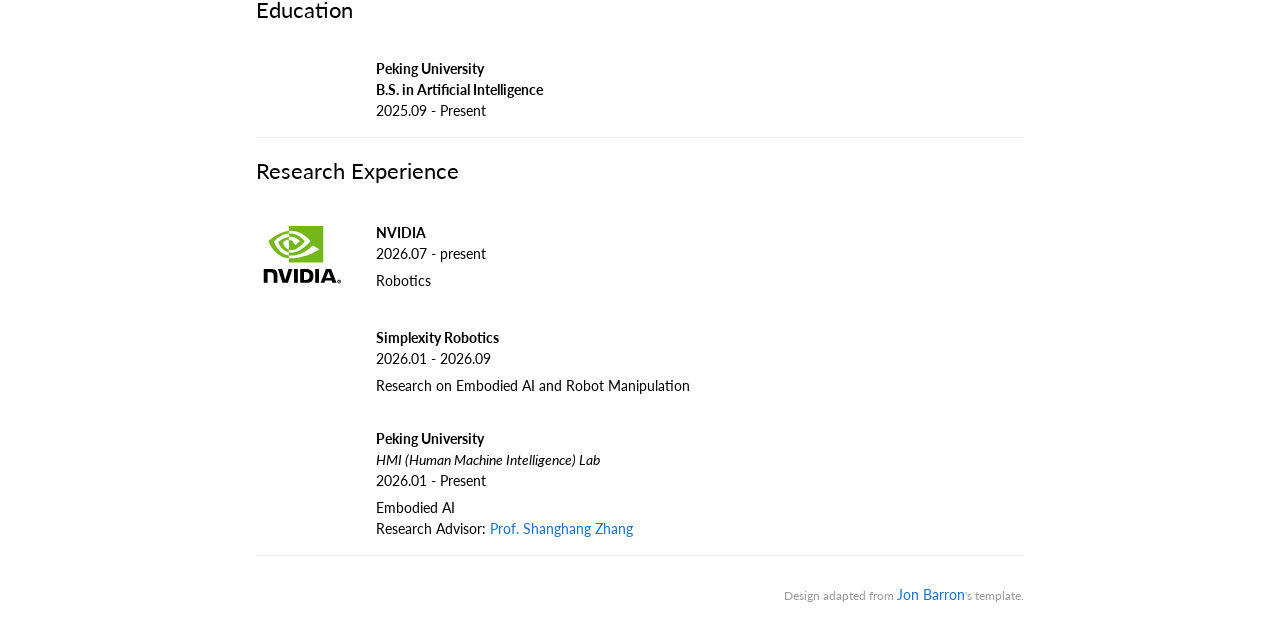
==== commit ba9a855c: "Highlight reinforcement learning in LaST-R1 news" ====
--- a/index.html
+++ b/index.html
@@ -56,7 +56,7 @@
                 <li><strong>[2026.10]</strong> Introducing <a href="representnav/">RepresentNav</a>: see what I need, dream what I want.</li>
                 <li><strong>[2026.10]</strong> Introducing <a href="https://nvidia-isaac.github.io/video_to_data/physicalword/">Physical Words</a>: a vocabulary for latent physical reasoning.</li>
                 <li><strong>[2026.06]</strong> Introducing <a href="https://siriyep.github.io/last-hd-project-page/">LaST-HD</a>: learning physical reasoning from human demonstrations.</li>
-                <li><strong>[2026.04]</strong> Introducing <a href="https://siriyep.github.io/last-r1/">LaST-R1</a>: adaptive physical reasoning for robot manipulation.</li>
+                <li><strong>[2026.04]</strong> Introducing <a href="https://siriyep.github.io/last-r1/">LaST-R1</a>: reinforcement learning for adaptive physical reasoning in robot manipulation.</li>
                 <li><strong>[2026.01]</strong> Joined the HMI Lab as a research intern.</li>
               </ul>
             </td>
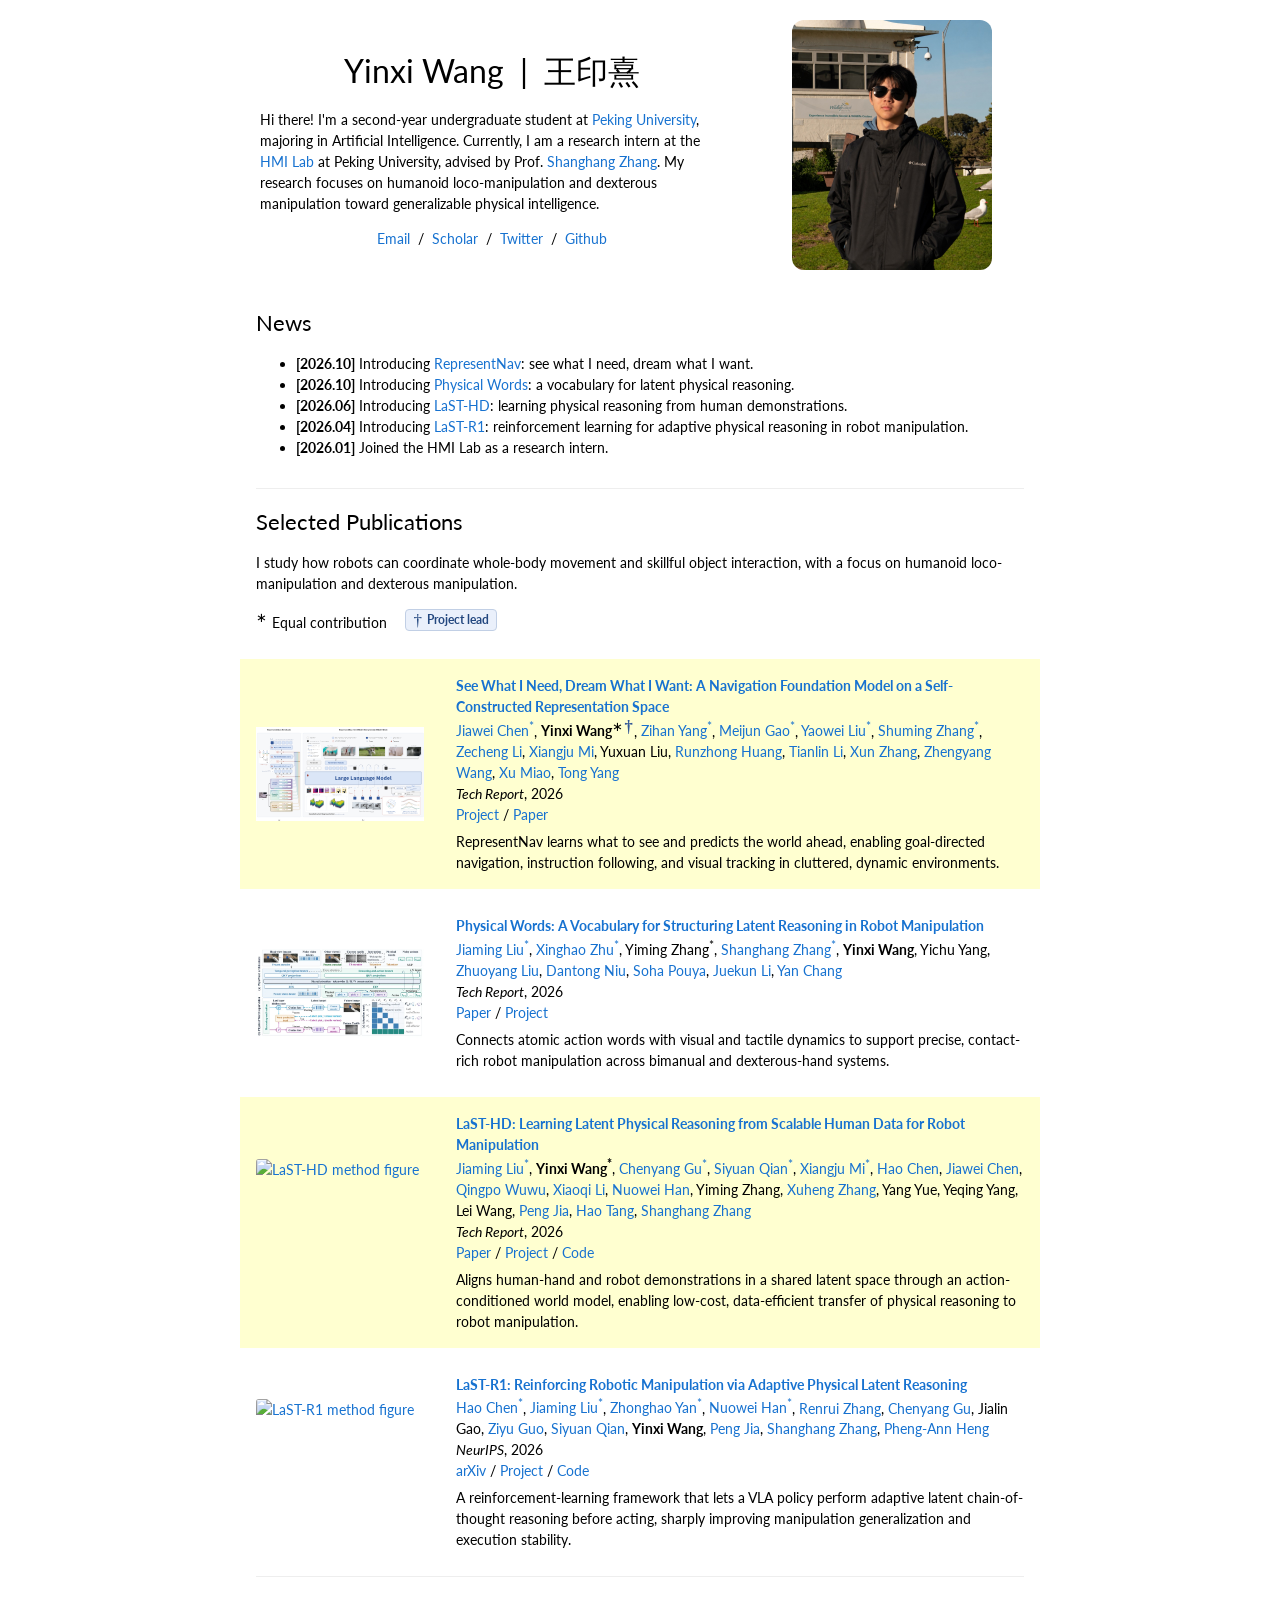
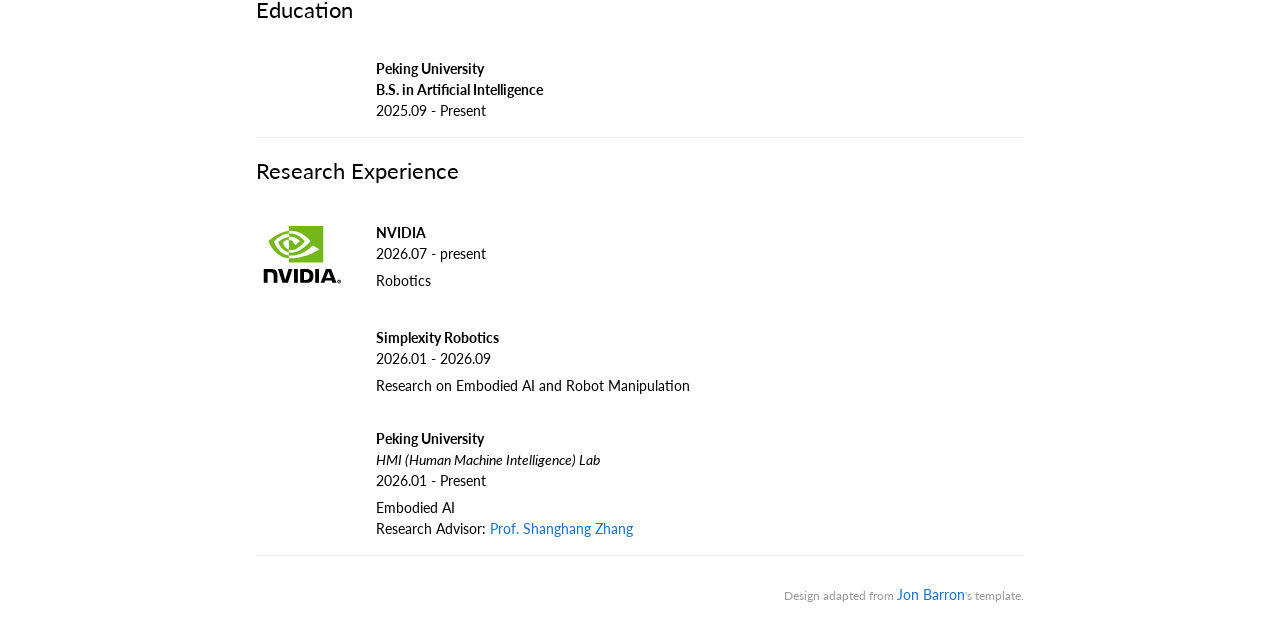
==== commit 0bf2154b: "Label unaccepted papers as Tech Report" ====
--- a/index.html
+++ b/index.html
@@ -97,7 +97,7 @@
               <br>
               <a href="https://pku-cs-cjw.top/">Jiawei Chen<sup>*</sup></a>, <strong class="project-lead-author">Yinxi Wang<sup><span class="author-mark author-mark-star">∗</span><span class="author-mark author-mark-dagger" title="Project lead">†</span></sup></strong>, <a href="https://smallyang688.github.io/">Zihan Yang<sup>*</sup></a>, <a href="https://resonate2221.github.io/">Meijun Gao<sup>*</sup></a>, <a href="https://github.com/yysmwt">Yaowei Liu<sup>*</sup></a>, <a href="https://github.com/Asimovzz">Shuming Zhang<sup>*</sup></a>, <a href="https://fvsdc286-lab.github.io/">Zecheng Li</a>, <a href="https://xiangju-mi.github.io/">Xiangju Mi</a>, Yuxuan Liu, <a href="https://github.com/horizon921">Runzhong Huang</a>, <a href="https://github.com/limou-ctrl">Tianlin Li</a>, <a href="https://github.com/samohtac">Xun Zhang</a>, <a href="https://github.com/Ringringing">Zhengyang Wang</a>, <a href="https://datacanvas.com/">Xu Miao</a>, <a href="https://scholar.google.com/citations?user=zYDaX-4AAAAJ">Tong Yang</a>
               <br>
-              <em>arXiv preprint</em>, 2026
+              <em>Tech Report</em>, 2026
               <br>
               <a href="representnav/">Project</a> / <a href="https://arxiv.org/pdf/2610.31762">Paper</a>
               <p style="margin:6px 0 0;">
@@ -119,9 +119,9 @@
               <br>
               <a href="https://liujiaming1996.github.io/">Jiaming Liu<sup>*</sup></a>, <a href="https://rolandzhu.github.io/">Xinghao Zhu<sup>*</sup></a>, Yiming Zhang<sup>*</sup>, <a href="https://www.shanghangzhang.com/">Shanghang Zhang<sup>*</sup></a>, <strong>Yinxi Wang</strong>, Yichu Yang, <a href="https://zhuoyang-liu.github.io/">Zhuoyang Liu</a>, <a href="https://dantong88.github.io/">Dantong Niu</a>, <a href="https://scholar.google.com/citations?user=qns86fUAAAAJ">Soha Pouya</a>, <a href="https://www.linkedin.com/in/juekunli/">Juekun Li</a>, <a href="https://www.linkedin.com/in/yanchang1/">Yan Chang</a>
               <br>
-              <em>arXiv preprint</em>, 2026
-              <br>
-              <a href="https://arxiv.org/abs/2610.26854">arXiv</a> /
+              <em>Tech Report</em>, 2026
+              <br>
+              <a href="https://arxiv.org/abs/2610.26854">Paper</a> /
               <a href="https://nvidia-isaac.github.io/video_to_data/physicalword/">Project</a>
               <p style="margin:6px 0 0;">
                 Connects atomic action words with visual and tactile dynamics to support precise, contact-rich robot manipulation across bimanual and dexterous-hand systems.
@@ -142,9 +142,9 @@
               <br>
               <a href="https://liujiaming1996.github.io/">Jiaming Liu<sup>*</sup></a>, <strong>Yinxi Wang<sup>*</sup></strong>, <a href="http://guchenyang.site/">Chenyang Gu<sup>*</sup></a>, <a href="https://siriyep.github.io/">Siyuan Qian<sup>*</sup></a>, <a href="https://xiangju-mi.github.io/">Xiangju Mi<sup>*</sup></a>, <a href="https://chen-h01.github.io/">Hao Chen</a>, <a href="https://pku-cs-cjw.top/">Jiawei Chen</a>, <a href="https://github.com/qingpowuwu">Qingpo Wuwu</a>, <a href="https://clorislili.github.io/clorisLi/">Xiaoqi Li</a>, <a href="https://dblp.org/pid/407/7336.html">Nuowei Han</a>, Yiming Zhang, <a href="https://catburgg.github.io/">Xuheng Zhang</a>, Yang Yue, Yeqing Yang, Lei Wang, <a href="https://scholar.google.com/citations?user=Z_QY_VwAAAAJ">Peng Jia</a>, <a href="https://ha0tang.github.io/">Hao Tang</a>, <a href="https://www.shanghangzhang.com/">Shanghang Zhang</a>
               <br>
-              <em>arXiv preprint</em>, 2026
-              <br>
-              <a href="https://arxiv.org/abs/2606.23685">arXiv</a> /
+              <em>Tech Report</em>, 2026
+              <br>
+              <a href="https://arxiv.org/abs/2606.23685">Paper</a> /
               <a href="https://siriyep.github.io/last-hd-project-page/">Project</a> /
               <a href="#">Code</a>
               <p style="margin:6px 0 0;">
